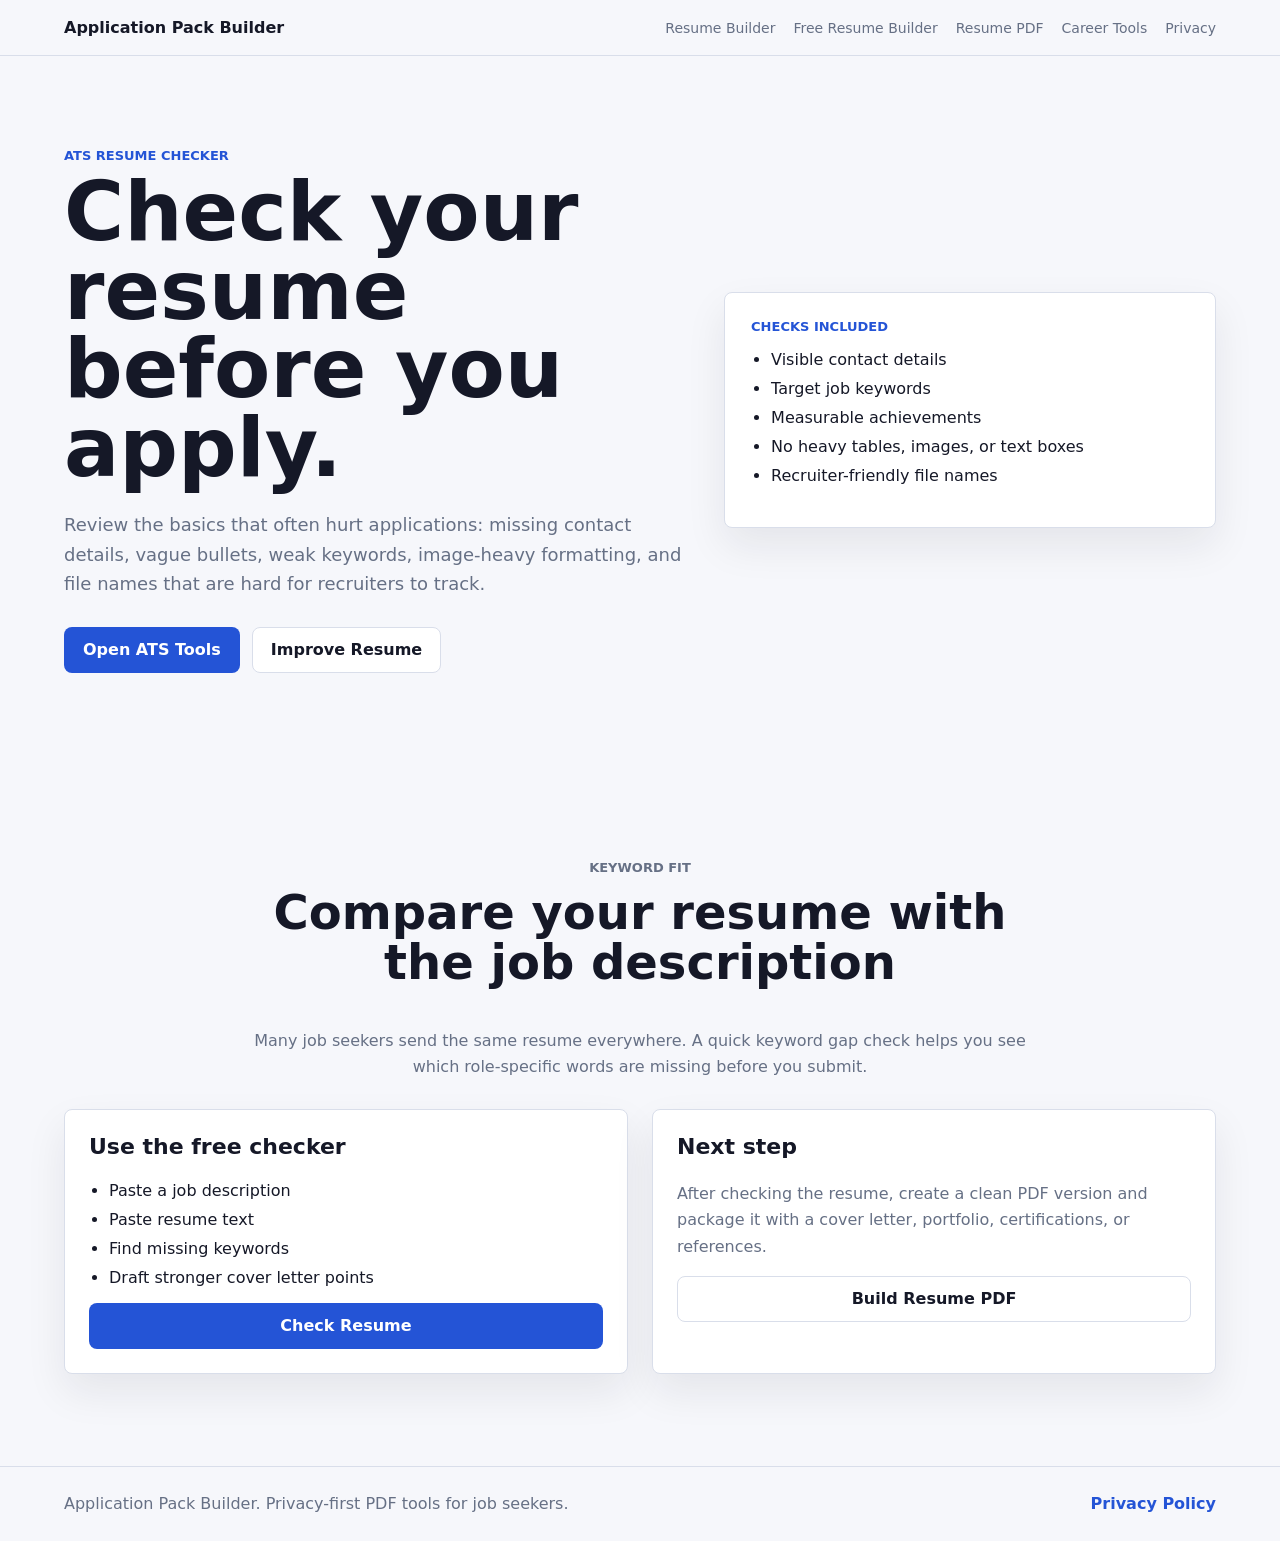
==== ats-resume-checker.html @ 3106dcb3 "Add files via upload" ====
<!doctype html>
<html lang="en">
  <head>
    <meta charset="UTF-8" />
    <meta name="viewport" content="width=device-width, initial-scale=1.0" />
    <title>Free ATS Resume Checker and Keyword Gap Tool</title>
    <meta
      name="description"
      content="Use a free ATS resume checker to review common resume issues, compare resume keywords with a job description, and improve your application before sending."
    />
    <link rel="canonical" href="https://aivisibilitytools.github.io/job-application-pack-builder/ats-resume-checker.html" />
    <meta property="og:title" content="Free ATS Resume Checker and Keyword Gap Tool" />
    <meta
      property="og:description"
      content="Check resume basics, compare your resume against a job description, and find keyword gaps before you apply."
    />
    <meta property="og:type" content="website" />
    <meta property="og:url" content="https://aivisibilitytools.github.io/job-application-pack-builder/ats-resume-checker.html" />
    <meta name="twitter:card" content="summary" />
    <link rel="stylesheet" href="style.css?v=20260701-1" />
    <script type="application/ld+json">
      {
        "@context": "https://schema.org",
        "@type": "SoftwareApplication",
        "name": "ATS Resume Checker",
        "applicationCategory": "BusinessApplication",
        "operatingSystem": "Web",
        "url": "https://aivisibilitytools.github.io/job-application-pack-builder/ats-resume-checker.html",
        "description": "A free browser-based ATS resume checker and keyword gap tool for job seekers.",
        "offers": {
          "@type": "Offer",
          "price": "0",
          "priceCurrency": "USD"
        }
      }
    </script>
  </head>
  <body>
    <header class="topbar">
      <a class="brand" href="index.html">Application Pack Builder</a>
      <nav>
        <a href="resume-builder.html">Resume Builder</a>
        <a href="free-resume-builder.html">Free Resume Builder</a>
        <a href="resume-pdf-builder.html">Resume PDF</a>
        <a href="index.html#career-tools">Career Tools</a>
        <a href="privacy.html">Privacy</a>
      </nav>
    </header>

    <main>
      <section class="hero">
        <div class="hero-copy">
          <p class="eyebrow">ATS resume checker</p>
          <h1>Check your resume before you apply.</h1>
          <p class="subhead">
            Review the basics that often hurt applications: missing contact
            details, vague bullets, weak keywords, image-heavy formatting, and
            file names that are hard for recruiters to track.
          </p>
          <div class="hero-actions">
            <a class="button primary" href="index.html#career-tools">Open ATS Tools</a>
            <a class="button secondary" href="resume-builder.html">Improve Resume</a>
          </div>
        </div>
        <div class="hero-panel">
          <p class="eyebrow">Checks included</p>
          <ul>
            <li>Visible contact details</li>
            <li>Target job keywords</li>
            <li>Measurable achievements</li>
            <li>No heavy tables, images, or text boxes</li>
            <li>Recruiter-friendly file names</li>
          </ul>
        </div>
      </section>

      <section class="tool-section">
        <div class="section-heading">
          <p class="eyebrow">Keyword fit</p>
          <h2>Compare your resume with the job description</h2>
          <p>
            Many job seekers send the same resume everywhere. A quick keyword
            gap check helps you see which role-specific words are missing
            before you submit.
          </p>
        </div>

        <div class="price-grid">
          <div class="card">
            <h3>Use the free checker</h3>
            <ul>
              <li>Paste a job description</li>
              <li>Paste resume text</li>
              <li>Find missing keywords</li>
              <li>Draft stronger cover letter points</li>
            </ul>
            <a class="button primary full" href="index.html#career-tools">Check Resume</a>
          </div>
          <div class="card">
            <h3>Next step</h3>
            <p>
              After checking the resume, create a clean PDF version and package
              it with a cover letter, portfolio, certifications, or references.
            </p>
            <a class="button secondary full" href="resume-pdf-builder.html">Build Resume PDF</a>
          </div>
        </div>
      </section>
    </main>

    <footer>
      <p>Application Pack Builder. Privacy-first PDF tools for job seekers.</p>
      <a href="privacy.html">Privacy Policy</a>
    </footer>
  </body>
</html>
---- style.css ----
:root {
  color-scheme: light;
  --bg: #f6f7fb;
  --panel: #ffffff;
  --ink: #151827;
  --muted: #667085;
  --line: #d9deea;
  --accent: #2454d6;
  --accent-dark: #173b99;
  --green: #16745f;
  --amber: #d88b18;
  --soft: #eaf0ff;
  font-family:
    Inter, ui-sans-serif, system-ui, -apple-system, BlinkMacSystemFont, "Segoe UI",
    sans-serif;
}

* {
  box-sizing: border-box;
}

body {
  margin: 0;
  background: var(--bg);
  color: var(--ink);
}

a {
  color: inherit;
  text-decoration: none;
}

.topbar {
  align-items: center;
  background: rgba(246, 247, 251, 0.94);
  border-bottom: 1px solid var(--line);
  display: flex;
  flex-wrap: wrap;
  gap: 12px;
  justify-content: space-between;
  padding: 18px clamp(18px, 5vw, 72px);
  position: sticky;
  top: 0;
  z-index: 10;
}

.brand {
  font-weight: 900;
}

nav {
  display: flex;
  flex-wrap: wrap;
  gap: 14px 18px;
  color: var(--muted);
  font-size: 14px;
}

.hero,
.tool-section,
.pricing {
  padding: clamp(48px, 8vw, 92px) clamp(18px, 5vw, 72px);
}

.hero {
  display: grid;
  gap: 34px;
  grid-template-columns: minmax(0, 1.12fr) minmax(280px, 0.88fr);
  min-height: 620px;
  align-items: center;
}

.eyebrow {
  color: var(--accent);
  font-size: 13px;
  font-weight: 900;
  letter-spacing: 0;
  margin: 0 0 10px;
  text-transform: uppercase;
}

h1,
h2,
h3,
p {
  margin-top: 0;
}

h1 {
  font-size: clamp(42px, 7vw, 82px);
  letter-spacing: 0;
  line-height: 0.96;
  margin-bottom: 22px;
  max-width: 980px;
}

h2 {
  font-size: clamp(30px, 4vw, 48px);
  letter-spacing: 0;
  line-height: 1.04;
}

h3 {
  font-size: 22px;
}

.subhead,
.section-heading p,
.card p,
footer,
.helper {
  color: var(--muted);
  line-height: 1.65;
}

.subhead {
  font-size: 18px;
  max-width: 740px;
}

.hero-actions,
.file-actions {
  display: flex;
  flex-wrap: wrap;
  gap: 12px;
  margin-top: 28px;
}

.button {
  align-items: center;
  border: 1px solid transparent;
  border-radius: 8px;
  cursor: pointer;
  display: inline-flex;
  font-weight: 900;
  justify-content: center;
  min-height: 46px;
  padding: 12px 18px;
}

.button.primary {
  background: var(--accent);
  color: #ffffff;
}

.button.primary:hover {
  background: var(--accent-dark);
}

.button.secondary {
  background: #ffffff;
  border-color: var(--line);
  color: var(--ink);
}

.button.full {
  width: 100%;
}

.button.disabled {
  opacity: 0.45;
  pointer-events: none;
}

.hero-panel,
.card {
  background: var(--panel);
  border: 1px solid var(--line);
  border-radius: 8px;
  box-shadow: 0 18px 40px rgba(21, 24, 39, 0.08);
}

.hero-panel {
  padding: 26px;
}

.document-stack {
  background: var(--soft);
  border-radius: 8px;
  display: grid;
  gap: 12px;
  margin-bottom: 20px;
  padding: 22px;
}

.doc-card {
  border-radius: 8px;
  color: #ffffff;
  font-weight: 900;
  min-height: 52px;
  padding: 16px;
}

.resume {
  background: var(--accent);
}

.cover {
  background: var(--green);
}

.portfolio {
  background: #7a4fd6;
}

.refs {
  background: var(--amber);
}

ul {
  padding-left: 20px;
}

li {
  margin: 10px 0;
}

.section-heading {
  margin: 0 auto 28px;
  max-width: 780px;
  text-align: center;
}

.workflow-grid {
  display: grid;
  gap: 18px;
  grid-template-columns: repeat(4, minmax(220px, 1fr));
  margin: 0 auto;
  max-width: 1180px;
  width: 100%;
}

.workflow-card {
  box-shadow: none;
  display: block;
  min-height: 190px;
  padding: 22px;
  width: 100%;
}

.workflow-card span {
  align-items: center;
  background: var(--accent);
  border-radius: 999px;
  color: #ffffff;
  display: inline-flex;
  font-weight: 900;
  height: 32px;
  justify-content: center;
  margin-bottom: 16px;
  width: 32px;
}

.workflow-card h3 {
  font-size: 20px;
  margin-bottom: 10px;
}

.tool-grid,
.price-grid,
.mini-tool-grid {
  display: grid;
  gap: 24px;
  margin: 0 auto;
  max-width: 1180px;
}

.tool-grid,
.price-grid {
  grid-template-columns: repeat(2, minmax(0, 1fr));
}

.mini-tool-grid {
  grid-template-columns: repeat(2, minmax(0, 1fr));
}

.wide-card {
  grid-column: 1 / -1;
}

.subtle {
  background: #ffffff;
}

.card {
  padding: 24px;
}

label {
  color: var(--ink);
  display: block;
  font-size: 14px;
  font-weight: 900;
  margin-bottom: 16px;
}

input,
select,
textarea {
  background: #fbfcff;
  border: 1px solid var(--line);
  border-radius: 8px;
  color: var(--ink);
  display: block;
  font: inherit;
  margin-top: 8px;
  padding: 12px 13px;
  width: 100%;
}

select {
  appearance: none;
}

textarea {
  min-height: 112px;
  resize: vertical;
}

.inline-fields {
  display: grid;
  gap: 16px;
  grid-template-columns: repeat(2, minmax(0, 1fr));
}

.check-row {
  align-items: flex-start;
  background: #fbfcff;
  border: 1px solid var(--line);
  border-radius: 8px;
  display: grid;
  gap: 10px;
  grid-template-columns: auto minmax(0, 1fr);
  line-height: 1.45;
  margin-bottom: 10px;
  padding: 12px;
}

.check-row input {
  margin: 2px 0 0;
  width: auto;
}

.drop-zone {
  background: #fbfcff;
  border: 1px dashed var(--accent);
  border-radius: 8px;
  color: var(--muted);
  display: grid;
  gap: 8px;
  padding: 22px;
  text-align: center;
}

.drop-zone strong {
  color: var(--accent);
}

.drop-zone input {
  display: none;
}

.file-list {
  display: grid;
  gap: 10px;
  margin: 18px 0;
}

.file-row {
  align-items: center;
  background: #fbfcff;
  border: 1px solid var(--line);
  border-radius: 8px;
  display: grid;
  gap: 10px;
  grid-template-columns: minmax(0, 1fr) auto;
  padding: 12px;
}

.file-row strong {
  display: block;
  overflow: hidden;
  text-overflow: ellipsis;
  white-space: nowrap;
}

.file-row small {
  color: var(--muted);
}

.mini-buttons {
  display: flex;
  gap: 6px;
}

.mini-buttons button {
  background: #ffffff;
  border: 1px solid var(--line);
  border-radius: 8px;
  cursor: pointer;
  font-weight: 900;
  min-height: 34px;
  min-width: 34px;
}

.empty-state {
  border: 1px solid var(--line);
  border-radius: 8px;
  color: var(--muted);
  margin: 0;
  padding: 16px;
  text-align: center;
}

.report-output {
  background: #fbfcff;
  border: 1px solid var(--line);
  border-radius: 8px;
  color: var(--muted);
  line-height: 1.6;
  margin: 18px 0;
  min-height: 230px;
  padding: 18px;
  white-space: pre-wrap;
}

.report-output.compact {
  min-height: 160px;
}

.price-card .price {
  color: var(--ink);
  font-size: 48px;
  font-weight: 900;
  line-height: 1;
}

.resume-hero {
  min-height: 520px;
}

.resume-builder-grid {
  align-items: start;
  display: grid;
  gap: 24px;
  grid-template-columns: minmax(320px, 0.9fr) minmax(420px, 1.1fr);
  margin: 0 auto;
  max-width: 1380px;
}

.resume-editor {
  box-shadow: none;
}

.form-section {
  border-bottom: 1px solid var(--line);
  margin-bottom: 22px;
  padding-bottom: 10px;
}

.form-section:last-child {
  border-bottom: 0;
  margin-bottom: 0;
}

.form-section h3 {
  font-size: 18px;
  margin-bottom: 14px;
}

.experience-item {
  background: #fbfcff;
  border: 1px solid var(--line);
  border-radius: 8px;
  margin-bottom: 14px;
  padding: 14px;
}

.experience-item-header {
  align-items: center;
  display: flex;
  justify-content: space-between;
  margin-bottom: 10px;
}

.experience-item-header h4 {
  font-size: 15px;
  margin: 0;
}

.button.small {
  font-size: 13px;
  min-height: 34px;
  padding: 8px 12px;
}

.resume-preview-panel {
  position: sticky;
  top: 92px;
}

.preview-actions {
  display: flex;
  gap: 10px;
  margin-bottom: 14px;
}

.resume-preview {
  background: #ffffff;
  border: 1px solid var(--line);
  box-shadow: 0 18px 40px rgba(21, 24, 39, 0.08);
  color: #111827;
  min-height: 960px;
  padding: 44px;
}

.resume-empty {
  color: var(--muted);
  display: grid;
  min-height: 860px;
  place-items: center;
  text-align: center;
}

.resume-header {
  border-bottom: 2px solid #111827;
  margin-bottom: 20px;
  padding-bottom: 14px;
  text-align: center;
}

.resume-header h2 {
  font-size: 32px;
  letter-spacing: 0;
  margin-bottom: 6px;
  text-transform: uppercase;
}

.resume-title {
  color: #334155;
  font-weight: 800;
  margin-bottom: 6px;
}

.resume-contact {
  color: #475569;
  font-size: 12px;
  line-height: 1.5;
  margin-bottom: 0;
}

.resume-body {
  display: grid;
  gap: 24px;
  grid-template-columns: minmax(0, 1fr) 220px;
}

.resume-section {
  margin-bottom: 18px;
}

.resume-section h3 {
  border-bottom: 1px solid #cbd5e1;
  color: #0f172a;
  font-size: 13px;
  letter-spacing: 0;
  margin-bottom: 8px;
  padding-bottom: 4px;
  text-transform: uppercase;
}

.resume-section p,
.resume-section li {
  color: #1f2937;
  font-size: 12px;
  line-height: 1.5;
}

.resume-role {
  display: grid;
  gap: 2px;
  margin-bottom: 6px;
}

.resume-role span {
  color: #64748b;
  font-size: 12px;
}

.resume-job {
  margin-bottom: 14px;
}

.resume-preview ul {
  margin: 0;
  padding-left: 18px;
}

.skill-pills {
  display: flex;
  flex-wrap: wrap;
  gap: 6px;
}

.skill-pills span {
  background: #eef2ff;
  border: 1px solid #c7d2fe;
  border-radius: 6px;
  color: #1e3a8a;
  font-size: 11px;
  font-weight: 800;
  padding: 5px 7px;
}

.resume-template-sidebar {
  border-top: 10px solid var(--accent);
}

.resume-template-sidebar .resume-header {
  text-align: left;
}

.resume-template-sidebar .resume-body {
  grid-template-columns: 230px minmax(0, 1fr);
}

.resume-template-sidebar .resume-side {
  background: #f1f5f9;
  border-radius: 8px;
  grid-row: 1;
  padding: 16px;
}

.resume-template-sidebar .resume-main {
  grid-column: 2;
}

.resume-template-project .resume-header {
  border-bottom-color: var(--green);
}

.resume-template-project .resume-section h3 {
  color: var(--green);
}

.featured {
  border-color: var(--amber);
}

footer {
  align-items: center;
  border-top: 1px solid var(--line);
  display: flex;
  justify-content: space-between;
  padding: 24px clamp(18px, 5vw, 72px);
}

footer p {
  margin: 0;
}

footer a {
  color: var(--accent);
  font-weight: 900;
}

@media (max-width: 820px) {
  .topbar,
  footer {
    align-items: flex-start;
    flex-direction: column;
    gap: 12px;
  }

  .hero,
  .tool-grid,
  .price-grid,
  .mini-tool-grid,
  .workflow-grid,
  .resume-builder-grid,
  .inline-fields {
    grid-template-columns: 1fr;
  }

  .hero {
    min-height: auto;
  }

  nav {
    flex-wrap: wrap;
  }

  .file-row {
    grid-template-columns: 1fr;
  }

  .resume-preview-panel {
    position: static;
  }

  .resume-preview {
    padding: 24px;
  }

  .resume-body,
  .resume-template-sidebar .resume-body {
    grid-template-columns: 1fr;
  }

  .resume-template-sidebar .resume-main {
    grid-column: auto;
  }
}

@media print {
  body {
    background: #ffffff;
  }

  body * {
    visibility: hidden;
  }

  #resumePreview,
  #resumePreview * {
    visibility: visible;
  }

  #resumePreview {
    border: 0;
    box-shadow: none;
    left: 0;
    min-height: auto;
    padding: 0.45in;
    position: absolute;
    top: 0;
    width: 100%;
  }
}
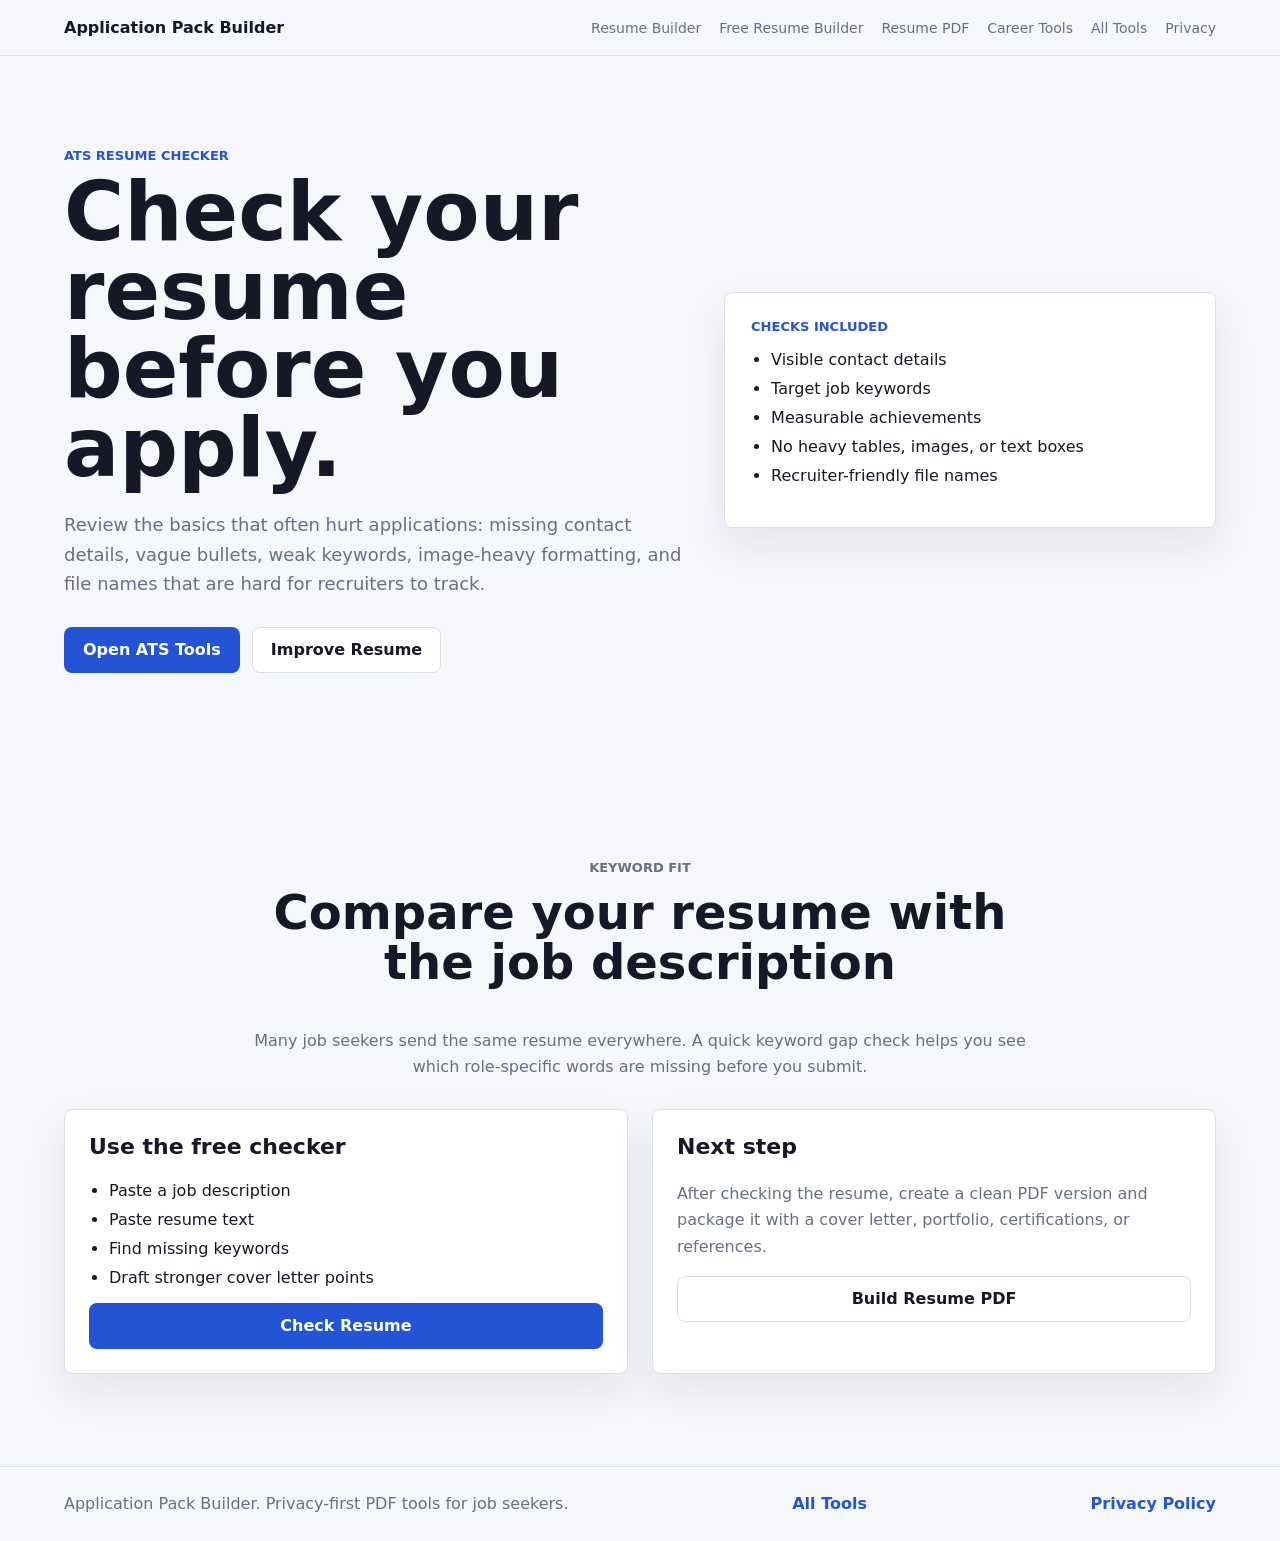
==== commit 82b27ab1: "Add All Tools internal links" ====
--- a/ats-resume-checker.html
+++ b/ats-resume-checker.html
@@ -43,6 +43,7 @@
         <a href="free-resume-builder.html">Free Resume Builder</a>
         <a href="resume-pdf-builder.html">Resume PDF</a>
         <a href="index.html#career-tools">Career Tools</a>
+        <a href="https://aivisibilitytools.github.io/micro-tool-network/">All Tools</a>
         <a href="privacy.html">Privacy</a>
       </nav>
     </header>
@@ -110,6 +111,7 @@
 
     <footer>
       <p>Application Pack Builder. Privacy-first PDF tools for job seekers.</p>
+      <a href="https://aivisibilitytools.github.io/micro-tool-network/">All Tools</a>
       <a href="privacy.html">Privacy Policy</a>
     </footer>
   </body>
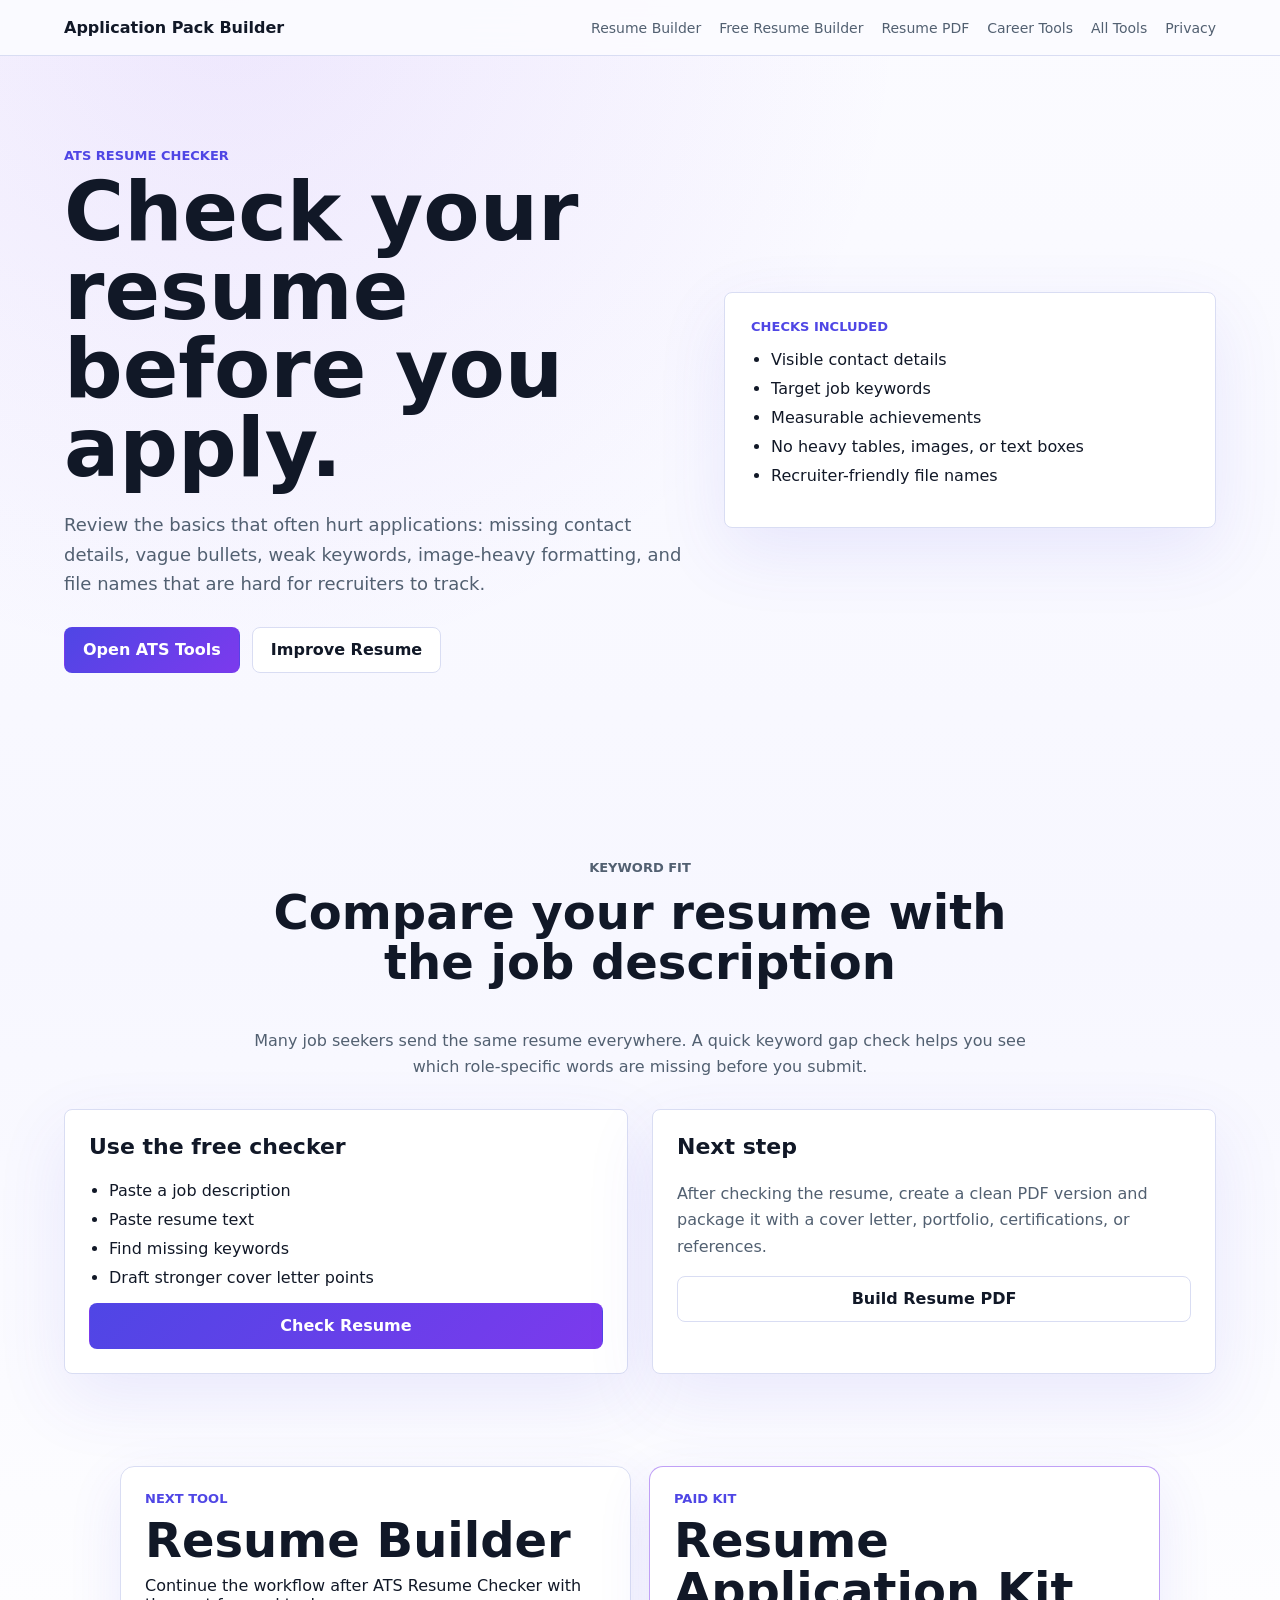
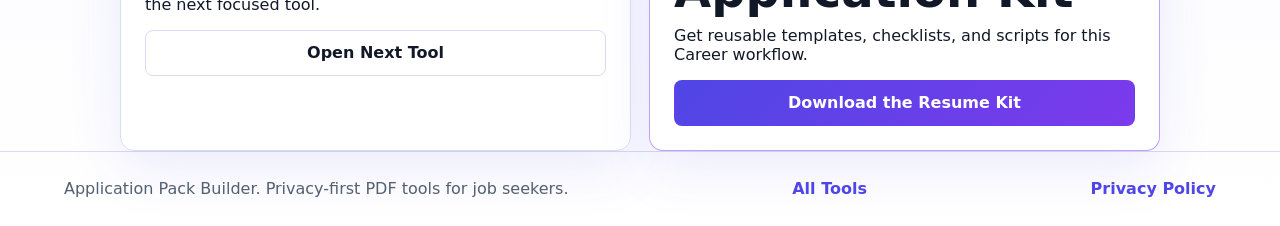
==== commit bfcd1610: "Add application workflow CTAs" ====
--- a/ats-resume-checker.html
+++ b/ats-resume-checker.html
@@ -107,7 +107,24 @@
           </div>
         </div>
       </section>
-    </main>
+    
+<section class="section next-tool-section" aria-label="Recommended next step">
+  <div class="next-tool-grid">
+    <article class="next-tool-card">
+      <p class="eyebrow">NEXT TOOL</p>
+      <h2>Resume Builder</h2>
+      <p>Continue the workflow after ATS Resume Checker with the next focused tool.</p>
+      <a class="button secondary full" href="resume-builder.html">Open Next Tool</a>
+    </article>
+    <article class="next-tool-card featured">
+      <p class="eyebrow">PAID KIT</p>
+      <h2>Resume Application Kit</h2>
+      <p>Get reusable templates, checklists, and scripts for this Career workflow.</p>
+      <a class="button primary full" href="https://zzdynamo3.gumroad.com/l/resume-application-kit" target="_blank" rel="noopener">Download the Resume Kit</a>
+    </article>
+  </div>
+</section>
+</main>
 
     <footer>
       <p>Application Pack Builder. Privacy-first PDF tools for job seekers.</p>
--- a/style.css
+++ b/style.css
@@ -737,3 +737,87 @@
     width: 100%;
   }
 }
+
+/* Unified privacy-first SaaS redesign overrides */
+:root {
+  --bg: #f7f7ff;
+  --ink: #111827;
+  --muted: #526071;
+  --line: #d9ddf3;
+  --accent: #4f46e5;
+  --accent-dark: #3730a3;
+  --violet: #7c3aed;
+  --green: #0f766e;
+  --soft: #eef2ff;
+}
+
+body {
+  background:
+    radial-gradient(circle at 18% 0%, rgba(124, 58, 237, 0.1), transparent 32%),
+    linear-gradient(180deg, #fbfbff 0%, var(--bg) 52%, #ffffff 100%);
+}
+
+.topbar {
+  background: rgba(251, 251, 255, 0.92);
+  backdrop-filter: blur(16px);
+}
+
+.button.primary {
+  background: linear-gradient(135deg, var(--accent), var(--violet));
+  border-color: transparent;
+}
+
+.button.primary:hover {
+  background: linear-gradient(135deg, var(--accent-dark), #5b21b6);
+}
+
+.hero-panel,
+.card,
+.price-card,
+.resume-preview {
+  border-color: var(--line);
+  box-shadow: 0 24px 70px rgba(79, 70, 229, 0.1);
+}
+
+.featured {
+  border-color: rgba(124, 58, 237, 0.5);
+}
+
+.doc-card.resume,
+.doc-card.portfolio {
+  background: linear-gradient(135deg, var(--accent), var(--violet));
+}
+
+.next-tool-section {
+  padding-top: 0;
+}
+
+.next-tool-grid {
+  display: grid;
+  gap: 18px;
+  grid-template-columns: repeat(2, minmax(0, 1fr));
+  margin: 0 auto;
+  max-width: 1040px;
+}
+
+.next-tool-card {
+  background: rgba(255, 255, 255, 0.96);
+  border: 1px solid var(--line);
+  border-radius: 14px;
+  box-shadow: 0 18px 54px rgba(79, 70, 229, 0.1);
+  padding: 24px;
+}
+
+.next-tool-card.featured {
+  border-color: rgba(124, 58, 237, 0.48);
+}
+
+.next-tool-card h2 {
+  margin: 6px 0 10px;
+}
+
+@media (max-width: 760px) {
+  .next-tool-grid {
+    grid-template-columns: 1fr;
+  }
+}
